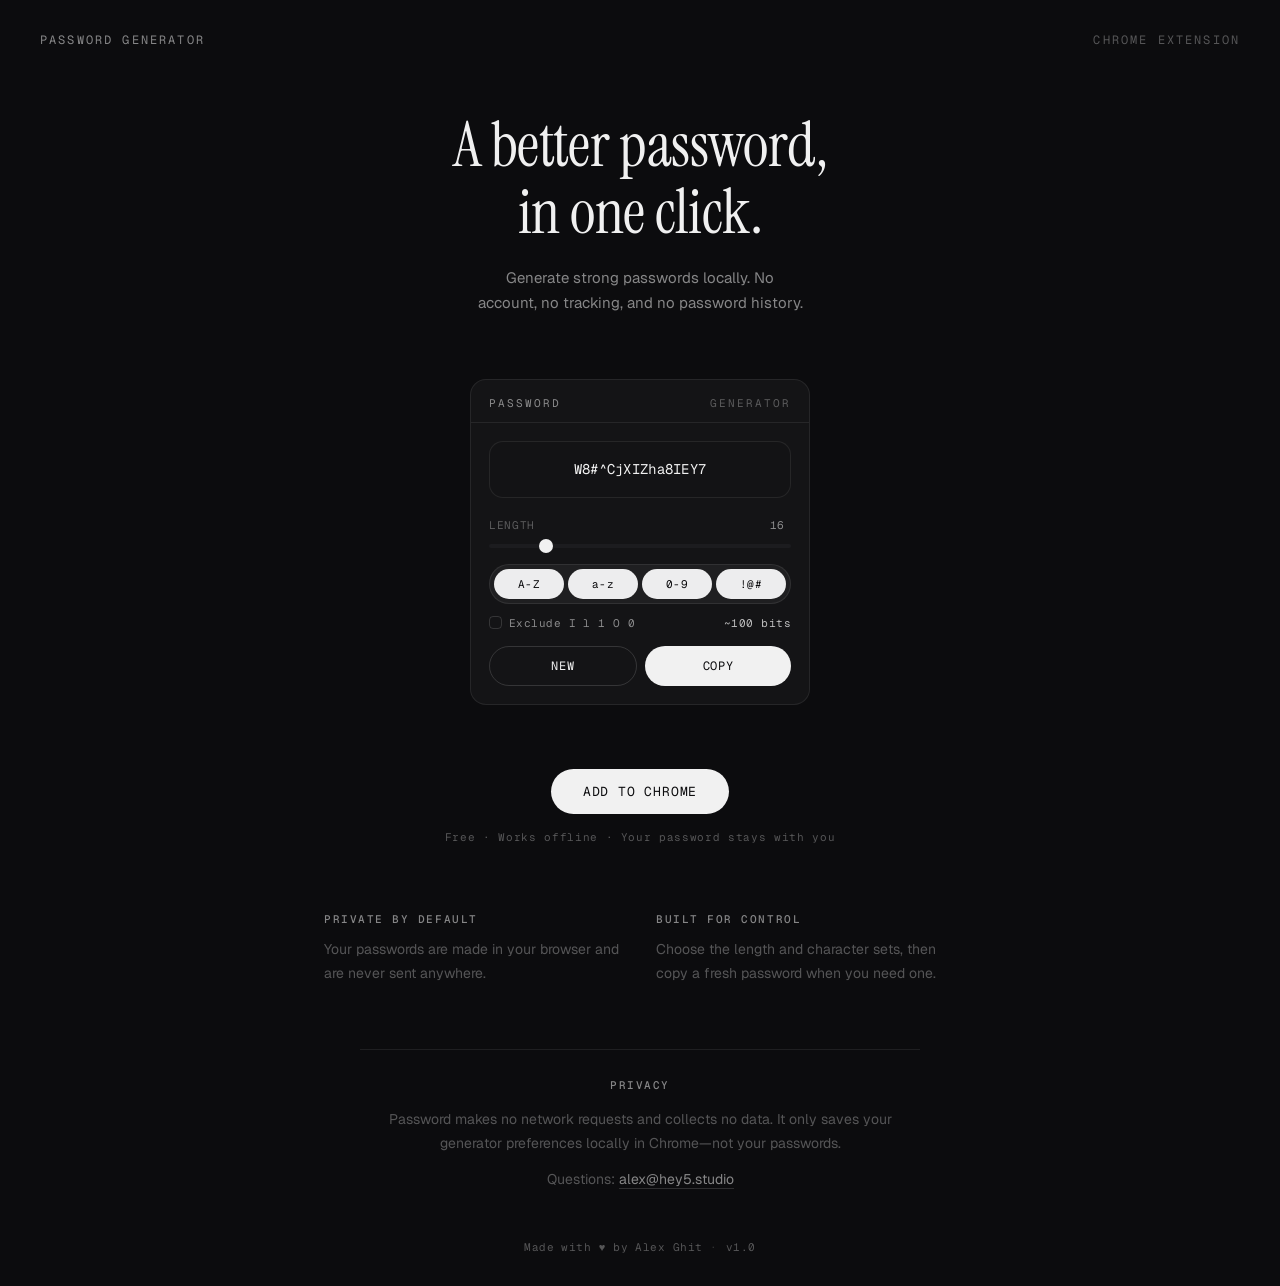
==== index.html @ 9f7e5447 "Add files via upload" ====
<!DOCTYPE html>
<html lang="en">
<head>
  <meta charset="utf-8">
  <meta name="viewport" content="width=device-width, initial-scale=1">
  <title>Password Generator</title>
  <meta name="description" content="A Chrome extension that generates strong passwords. Nothing leaves your machine.">

  <meta property="og:title" content="Password Generator — Chrome extension">
  <meta property="og:description" content="A Chrome extension that generates strong passwords. Nothing leaves your machine.">
  <meta property="og:type" content="website">
  <meta name="twitter:card" content="summary">
  <meta name="theme-color" content="#0c0c0e">
  <link rel="canonical" href="https://passwords.hey5.studio/">
  <meta property="og:url" content="https://passwords.hey5.studio/">
  <meta property="og:image" content="https://passwords.hey5.studio/icon128.png">

  <link rel="icon" type="image/png" sizes="48x48" href="icon48.png">
  <link rel="apple-touch-icon" href="icon128.png">
  <link rel="manifest" href="site.webmanifest">

  <link rel="preconnect" href="https://fonts.googleapis.com">
  <link rel="preconnect" href="https://fonts.gstatic.com" crossorigin>
  <link href="https://fonts.googleapis.com/css2?family=Geist:wght@400;500&family=Geist+Mono:wght@400;500&family=Instrument+Serif&display=swap" rel="stylesheet">

  <link rel="stylesheet" href="base.css">
  <link rel="stylesheet" href="style.css">
</head>
<body>
  <div class="app">

    <header class="topbar">
      <button class="wordmark" id="wordmark" type="button">Password Generator</button>
      <span class="topbar-tag">chrome extension</span>
    </header>

    <main class="stage">

      <section class="hero">
        <h1 class="display">A better password,<br>in one click.</h1>
        <p class="lede">Generate strong passwords locally. No account, no tracking, and no password history.</p>
      </section>

      <section class="demo" aria-label="Live demo">
        <div class="popup">
          <div class="popup-bar">
            <span>Password</span>
            <span class="popup-tag">generator</span>
          </div>

          <div class="popup-body">
            <div class="out">
              <output id="pw" class="pw" aria-live="polite" aria-atomic="true">&nbsp;</output>
            </div>

            <div class="row">
              <label class="lbl" for="lenNum">Length</label>
              <input class="len-num" id="lenNum" type="number" min="6" max="64" value="16" aria-label="Password length">
            </div>
            <input class="range" id="len" type="range" min="6" max="64" value="16" aria-label="Password length slider">

            <div class="segs" role="group" aria-label="Character sets">
              <button type="button" id="tUpper" aria-pressed="true">A-Z</button>
              <button type="button" id="tLower" aria-pressed="true">a-z</button>
              <button type="button" id="tNum" aria-pressed="true">0-9</button>
              <button type="button" id="tSym" aria-pressed="true">!@#</button>
            </div>

            <div class="opts">
              <button class="opt" type="button" id="tAmb" aria-pressed="false">
                <span class="tick" aria-hidden="true"></span>Exclude I l 1 O 0
              </button>
              <span class="ent" id="ent"></span>
            </div>

            <div class="actions">
              <button class="btn-ghost" id="regen" type="button">New</button>
              <button class="btn-primary" id="copy" type="button">Copy</button>
            </div>
          </div>
        </div>

      </section>

      <section class="install" id="install">
        <a class="btn-primary install-btn" href="#" id="install-link">Add to Chrome</a>
        <p class="hint">Free · Works offline · Your password stays with you</p>
      </section>

      <section class="trust" aria-label="Why use Password">
        <div class="note">
          <h2>Private by default</h2>
          <p>Your passwords are made in your browser and are never sent anywhere.</p>
        </div>
        <div class="note">
          <h2>Built for control</h2>
          <p>Choose the length and character sets, then copy a fresh password when you need one.</p>
        </div>
      </section>

      <section class="privacy" id="privacy">
        <h2>Privacy</h2>
        <p>Password makes no network requests and collects no data. It only saves your generator preferences locally in Chrome—not your passwords.</p>
        <p class="privacy-contact">Questions: <a href="mailto:alex@hey5.studio">alex@hey5.studio</a></p>
      </section>

    </main>

    <footer class="footer">
      <span>Made with ♥ by Alex Ghit</span>
      <span class="dot">·</span>
      <span>v1.0</span>
    </footer>

  </div>

  <script src="generator.js"></script>
  <script src="demo.js"></script>
</body>
</html>
---- base.css ----
/* ============================================================
   Alex Ghit — shared design system (base.css)
   Source of truth for tokens, topbar, buttons, toggles, footer.
   Drop this into each tool's repo and link it BEFORE the tool's
   own stylesheet. App-specific CSS overrides only the middle.
   ============================================================ */

:root{
  /* surfaces */
  --bg:#0c0c0e;
  --surface:#141416;
  --surface-2:#1c1c1f;
  --line:rgba(255,255,255,.08);
  --line-strong:rgba(255,255,255,.14);
  --field-bg:#131315;

  /* ink */
  --ink:rgba(255,255,255,.94);
  --muted:rgba(255,255,255,.5);
  --faint:rgba(255,255,255,.3);
  --accent:rgba(255,255,255,.30);

  /* type */
  --sans:'Geist',-apple-system,BlinkMacSystemFont,sans-serif;
  --mono:'Geist Mono',ui-monospace,monospace;
  --serif:'Instrument Serif',Georgia,serif;

  /* motion */
  --ease:cubic-bezier(.22,1,.36,1);
  --t:200ms;

  --radius:14px;
}

*,*::before,*::after{margin:0;padding:0;box-sizing:border-box}
html{height:100%;-webkit-text-size-adjust:100%;text-size-adjust:100%}
body{
  min-height:100vh;
  min-height:100svh;
  background:var(--bg);
  color:var(--ink);
  font-family:var(--sans);
  -webkit-font-smoothing:antialiased;
  -webkit-tap-highlight-color:transparent;
}
::selection{background:var(--accent);color:var(--bg)}
button{touch-action:manipulation;-webkit-tap-highlight-color:transparent}

/* ---------- topbar ---------- */
.topbar{
  display:flex;
  justify-content:space-between;
  align-items:center;
  padding:32px 40px;
  font-family:var(--mono);
  font-size:12px;
  letter-spacing:.18em;
  text-transform:uppercase;
  color:var(--muted);
}
.wordmark{
  font:inherit;
  letter-spacing:inherit;
  text-transform:inherit;
  color:var(--muted);
  background:none;
  border:none;
  padding:0;
  cursor:pointer;
  transition:color var(--t);
}
.wordmark:hover{color:rgba(255,255,255,.85)}
.topbar-tag{color:var(--faint)}

/* ---------- primary button (white pill) ---------- */
.btn-primary{
  cursor:pointer;
  font-family:var(--mono);
  font-size:12px;
  letter-spacing:.06em;
  text-transform:uppercase;
  color:var(--bg);
  background:rgba(255,255,255,.94);
  border:none;
  border-radius:999px;
  padding:11px 20px;
  transition:opacity var(--t),transform 140ms var(--ease),background 140ms;
}
.btn-primary:hover{opacity:.85}
.btn-primary:active{transition:none;transform:scale(.94)}
.btn-primary:disabled{opacity:.35;pointer-events:none}

/* ---------- secondary button (outline pill) ---------- */
.btn-ghost{
  cursor:pointer;
  font-family:var(--mono);
  font-size:12px;
  letter-spacing:.06em;
  text-transform:uppercase;
  color:var(--ink);
  background:transparent;
  border:1px solid var(--line-strong);
  border-radius:999px;
  padding:11px 20px;
  transition:border-color var(--t),background var(--t),transform 140ms var(--ease);
}
.btn-ghost:hover{border-color:rgba(255,255,255,.4)}
.btn-ghost:active{transition:none;transform:scale(.94)}
.btn-ghost:disabled{opacity:.35;pointer-events:none}

/* ---------- segmented toggle ---------- */
.segs{
  display:inline-flex;
  gap:4px;
  background:rgba(255,255,255,.05);
  border:1px solid var(--line);
  border-radius:999px;
  padding:4px;
}
.segs button{
  cursor:pointer;
  font-family:var(--mono);
  font-size:11px;
  letter-spacing:.04em;
  white-space:nowrap;
  border:none;
  border-radius:999px;
  padding:8px 14px;
  background:transparent;
  color:var(--muted);
  transition:background 220ms,color 220ms,transform 140ms var(--ease);
}
.segs button:hover{color:rgba(255,255,255,.85)}
.segs button:active{transition:none;transform:scale(.94)}
.segs button[aria-pressed="true"]{background:rgba(255,255,255,.92);color:var(--bg)}

/* ---------- hint / kbd ---------- */
.hint{
  font-family:var(--mono);
  font-size:11px;
  letter-spacing:.06em;
  color:var(--faint);
}
.hint kbd{
  font-family:var(--mono);
  font-size:inherit;
  padding:2px 6px;
  border-radius:5px;
  border:1px solid var(--line-strong);
  background:rgba(255,255,255,.05);
  color:var(--muted);
}

/* ---------- footer ---------- */
.footer{
  flex-shrink:0;
  display:flex;
  flex-wrap:wrap;
  justify-content:center;
  align-items:center;
  gap:8px;
  padding:28px 24px 32px;
  font-family:var(--mono);
  font-size:11px;
  letter-spacing:.04em;
  color:var(--faint);
  text-align:center;
}
.footer a{
  color:var(--muted);
  text-decoration:none;
  border-bottom:1px solid var(--line-strong);
  transition:color var(--t),border-color var(--t);
}
.footer a:hover{color:rgba(255,255,255,.85);border-bottom-color:rgba(255,255,255,.4)}
.footer .dot{opacity:.5}

/* ---------- focus ---------- */
.btn-primary:focus-visible,
.btn-ghost:focus-visible,
.segs button:focus-visible,
.footer a:focus-visible{
  outline:2px solid var(--accent);
  outline-offset:2px;
}

@media (max-width:600px){
  .topbar{padding:24px 20px;font-size:11px}
  .footer{flex-direction:column;gap:14px;padding:24px 20px 30px;line-height:1.5}
  .footer .dot{display:none}
}

@media (prefers-reduced-motion:reduce){
  *{animation:none !important;transition-duration:.01ms !important}
}
---- style.css ----
/* password — site-specific only */

.app{
  min-height:100svh;
  display:flex;
  flex-direction:column;
}

.stage{
  flex:1;
  width:100%;
  max-width:680px;
  margin:0 auto;
  padding:0 24px;
  display:flex;
  flex-direction:column;
  align-items:center;
  gap:64px;
}

/* ---------- hero ---------- */
.hero{text-align:center;max-width:560px;padding-top:32px}

.display{
  font-family:var(--serif);
  font-weight:400;
  font-size:clamp(38px,7vw,62px);
  line-height:1.08;
  letter-spacing:-.01em;
}

.lede{
  max-width:460px;
  margin-top:20px;
  font-size:15px;
  line-height:1.65;
  color:var(--muted);
  text-wrap:balance;
}

/* ---------- demo popup ---------- */
.demo{display:flex;flex-direction:column;align-items:center;gap:18px}

.popup{
  width:340px;
  background:var(--surface);
  border:1px solid var(--line);
  border-radius:16px;
  overflow:hidden;
}

.popup-bar{
  display:flex;
  justify-content:space-between;
  align-items:center;
  padding:16px 18px 12px;
  font-family:var(--mono);
  font-size:11px;
  letter-spacing:.18em;
  text-transform:uppercase;
  color:var(--muted);
  border-bottom:1px solid var(--line);
}
.popup-tag{color:var(--faint)}

.popup-body{
  padding:18px;
  display:flex;
  flex-direction:column;
  align-items:center;
  gap:16px;
}

.out{
  width:100%;
  background:var(--field-bg);
  border:1px solid var(--line);
  border-radius:var(--radius);
  padding:16px 14px;
}
.pw{
  display:block;
  font-family:var(--mono);
  font-size:14px;
  line-height:1.6;
  letter-spacing:.02em;
  word-break:break-all;
  text-align:center;
  color:var(--ink);
}

.row{
  width:100%;
  display:flex;
  justify-content:space-between;
  align-items:baseline;
  margin-bottom:-8px;
}
.lbl,.len-num{
  font-family:var(--mono);
  font-size:11px;
  letter-spacing:.06em;
  text-transform:uppercase;
}
.lbl{color:var(--faint)}

.len-num{
  width:44px;
  text-align:right;
  color:var(--muted);
  background:transparent;
  border:1px solid transparent;
  border-radius:6px;
  padding:3px 5px;
  transition:border-color var(--t),color var(--t);
}
.len-num:hover{border-color:var(--line)}
.len-num:focus{
  outline:none;
  color:var(--ink);
  border-color:var(--line-strong);
  background:var(--field-bg);
}
.len-num::-webkit-inner-spin-button,
.len-num::-webkit-outer-spin-button{-webkit-appearance:none;margin:0}
.len-num{-moz-appearance:textfield}

.range{
  width:100%;
  height:4px;
  -webkit-appearance:none;
  appearance:none;
  background:var(--surface-2);
  border-radius:999px;
  cursor:pointer;
}
.range::-webkit-slider-thumb{
  -webkit-appearance:none;
  width:14px;height:14px;
  border-radius:50%;
  background:rgba(255,255,255,.94);
  transition:transform 140ms var(--ease);
}
.range::-moz-range-thumb{
  width:14px;height:14px;
  border:none;border-radius:50%;
  background:rgba(255,255,255,.94);
}
.range:active::-webkit-slider-thumb{transform:scale(1.2)}
.range:focus-visible{outline:2px solid var(--accent);outline-offset:4px}

.segs{width:100%;justify-content:space-between}
.segs button{flex:1;padding:8px 0}

.opts{
  width:100%;
  display:flex;
  justify-content:space-between;
  align-items:center;
  gap:10px;
  margin-top:-4px;
}
.opt{
  display:inline-flex;
  align-items:center;
  gap:7px;
  cursor:pointer;
  font-family:var(--mono);
  font-size:11px;
  letter-spacing:.04em;
  color:var(--muted);
  background:none;
  border:none;
  padding:0;
  white-space:nowrap;
  transition:color var(--t);
}
.opt:hover{color:rgba(255,255,255,.85)}
.opt:focus-visible{outline:2px solid var(--accent);outline-offset:3px;border-radius:4px}
.opt[aria-pressed="true"]{color:var(--ink)}

.tick{
  flex:none;
  width:13px;height:13px;
  border:1px solid var(--line-strong);
  border-radius:4px;
  transition:background var(--t),border-color var(--t);
}
.opt[aria-pressed="true"] .tick{
  background:rgba(255,255,255,.92);
  border-color:rgba(255,255,255,.92);
}
.opt[aria-pressed="true"] .tick::after{
  content:"";
  display:block;
  width:3px;height:6px;
  margin:1px auto 0;
  border:solid var(--bg);
  border-width:0 1.5px 1.5px 0;
  transform:rotate(45deg);
}

.ent{
  font-family:var(--mono);
  font-size:11px;
  letter-spacing:.04em;
  color:var(--faint);
  white-space:nowrap;
  transition:color var(--t);
}
.ent[data-level="weak"]{color:rgba(255,255,255,.34)}
.ent[data-level="fair"]{color:var(--faint)}
.ent[data-level="strong"]{color:var(--muted)}
.ent[data-level="very"]{color:rgba(255,255,255,.72)}

.actions{display:flex;gap:8px;width:100%}
.actions button{flex:1}


/* ---------- install ---------- */
.install{
  display:flex;
  flex-direction:column;
  align-items:center;
  gap:16px;
}
.install-btn{
  display:inline-block;
  text-decoration:none;
  padding:14px 32px;
  font-size:13px;
}
.install .hint a{
  color:var(--muted);
  text-decoration:none;
  border-bottom:1px solid var(--line-strong);
  transition:color var(--t),border-color var(--t);
}
.install .hint a:hover{color:rgba(255,255,255,.85);border-bottom-color:rgba(255,255,255,.4)}

/* ---------- trust notes ---------- */
.trust{
  width:100%;
  display:grid;
  grid-template-columns:repeat(2,minmax(0,1fr));
  gap:32px;
  padding-top:4px;
}
.note h2{
  font-family:var(--mono);
  font-size:11px;
  font-weight:500;
  letter-spacing:.14em;
  text-transform:uppercase;
  color:var(--muted);
  margin-bottom:12px;
}
.note p{
  font-size:14px;
  line-height:1.7;
  color:var(--faint);
}
/* ---------- privacy ---------- */
.privacy{
  width:100%;
  max-width:560px;
  padding:28px 0 8px;
  border-top:1px solid var(--line);
  text-align:center;
}
.privacy h2{
  font-family:var(--mono);
  font-size:11px;
  font-weight:500;
  letter-spacing:.14em;
  text-transform:uppercase;
  color:var(--muted);
  margin-bottom:16px;
}
.privacy p{
  font-size:14px;
  line-height:1.7;
  color:var(--faint);
  margin-bottom:12px;
}
.privacy-contact a{
  color:var(--muted);
  text-decoration:none;
  border-bottom:1px solid var(--line-strong);
  transition:color var(--t),border-color var(--t);
}
.privacy-contact a:hover{color:rgba(255,255,255,.85);border-bottom-color:rgba(255,255,255,.4)}

@media (max-width:600px){
  .stage{gap:52px;padding:0 20px}
  .hero{padding-top:16px}
  .popup{width:100%;max-width:340px}
  .trust{grid-template-columns:1fr;gap:28px;text-align:center}
}

@media (max-width:380px){
  .topbar{gap:12px;padding-inline:16px}
  .topbar-tag{display:none}
  .stage{padding-inline:16px}
  .popup-body{padding:16px}
}
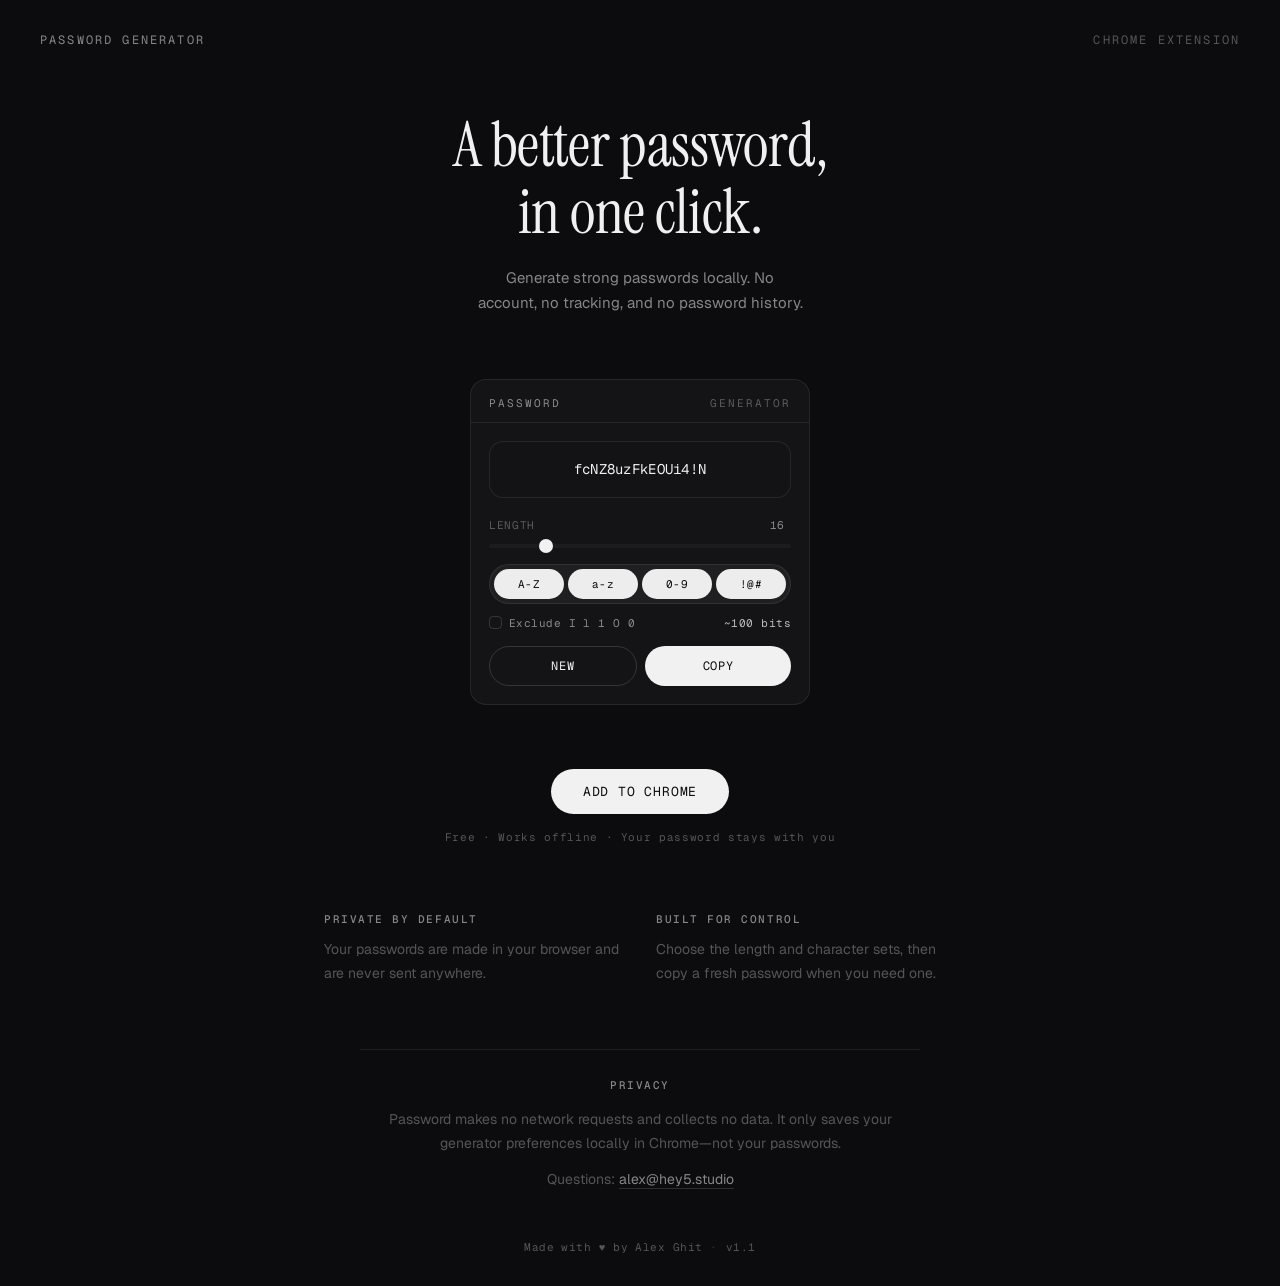
==== commit 2830d076: "Add files via upload" ====
--- a/index.html
+++ b/index.html
@@ -15,16 +15,509 @@
   <meta property="og:url" content="https://passwords.hey5.studio/">
   <meta property="og:image" content="https://passwords.hey5.studio/icon128.png">
 
-  <link rel="icon" type="image/png" sizes="48x48" href="icon48.png">
-  <link rel="apple-touch-icon" href="icon128.png">
-  <link rel="manifest" href="site.webmanifest">
+  <link rel="icon" type="image/svg+xml" href="data:image/svg+xml,%3Csvg%20xmlns%3D%22http%3A%2F%2Fwww.w3.org%2F2000%2Fsvg%22%20viewBox%3D%220%200%20100%20100%22%3E%3Crect%20width%3D%22100%22%20height%3D%22100%22%20rx%3D%2222%22%20fill%3D%22%230c0c0e%22%2F%3E%3Cpath%20d%3D%22M71.95%2083.17%20C76.66%2080.73%2077.34%2078.36%2077.34%2064.45%20C77.34%2049.77%2076.64%2047.47%2071.39%2044.92%20L68.17%2043.36%20L67.82%2036.33%20C67.18%2023.35%2061.23%2016.85%2050.00%2016.85%20C38.70%2016.86%2032.79%2023.36%2032.18%2036.48%20C31.85%2043.57%2031.82%2043.67%2029.71%2044.14%20C28.53%2044.40%2026.55%2045.67%2025.31%2046.96%20L23.05%2049.32%20L22.80%2062.88%20C22.53%2078.07%2023.00%2080.06%2027.58%2082.84%20C29.88%2084.25%2031.62%2084.37%2049.84%2084.37%20C66.16%2084.37%2070.02%2084.16%2071.95%2083.17%20Z%20M48.10%2072.99%20C47.39%2072.27%2046.88%2070.43%2046.88%2068.56%20C46.88%2066.67%2046.34%2064.77%2045.57%2063.92%20C42.42%2060.43%2045.22%2054.43%2050.00%2054.43%20C54.78%2054.43%2057.58%2060.43%2054.43%2063.92%20C53.66%2064.77%2053.12%2066.67%2053.12%2068.56%20C53.12%2071.55%2051.65%2074.22%2050.00%2074.22%20C49.63%2074.22%2048.78%2073.67%2048.10%2072.99%20Z%20M39.85%2037.70%20C39.85%2033.07%2040.21%2031.05%2041.37%2029.14%20C44.29%2024.36%2050.48%2022.85%2055.24%2025.75%20C58.93%2028.00%2060.16%2031.01%2060.16%2037.85%20L60.16%2043.75%20L50.00%2043.75%20L39.84%2043.75%20L39.85%2037.70%20Z%22%20fill%3D%22%23f4f4f6%22%2F%3E%3C%2Fsvg%3E">
 
   <link rel="preconnect" href="https://fonts.googleapis.com">
   <link rel="preconnect" href="https://fonts.gstatic.com" crossorigin>
   <link href="https://fonts.googleapis.com/css2?family=Geist:wght@400;500&family=Geist+Mono:wght@400;500&family=Instrument+Serif&display=swap" rel="stylesheet">
 
-  <link rel="stylesheet" href="base.css">
-  <link rel="stylesheet" href="style.css">
+  <style>
+:root{
+  /* surfaces */
+  --bg:#0c0c0e;
+  --surface:#141416;
+  --surface-2:#1c1c1f;
+  --line:rgba(255,255,255,.08);
+  --line-strong:rgba(255,255,255,.14);
+  --field-bg:#131315;
+
+  /* ink */
+  --ink:rgba(255,255,255,.94);
+  --muted:rgba(255,255,255,.5);
+  --faint:rgba(255,255,255,.3);
+  --accent:rgba(255,255,255,.30);
+
+  /* type */
+  --sans:'Geist',-apple-system,BlinkMacSystemFont,sans-serif;
+  --mono:'Geist Mono',ui-monospace,monospace;
+  --serif:'Instrument Serif',Georgia,serif;
+
+  /* motion */
+  --ease:cubic-bezier(.22,1,.36,1);
+  --t:200ms;
+
+  --radius:14px;
+}
+
+*,*::before,*::after{margin:0;padding:0;box-sizing:border-box}
+html{height:100%;-webkit-text-size-adjust:100%;text-size-adjust:100%}
+body{
+  min-height:100vh;
+  min-height:100svh;
+  background:var(--bg);
+  color:var(--ink);
+  font-family:var(--sans);
+  -webkit-font-smoothing:antialiased;
+  -webkit-tap-highlight-color:transparent;
+}
+::selection{background:var(--accent);color:var(--bg)}
+button{touch-action:manipulation;-webkit-tap-highlight-color:transparent}
+
+/* ---------- topbar ---------- */
+.topbar{
+  display:flex;
+  justify-content:space-between;
+  align-items:center;
+  padding:32px 40px;
+  font-family:var(--mono);
+  font-size:12px;
+  letter-spacing:.18em;
+  text-transform:uppercase;
+  color:var(--muted);
+}
+.wordmark{
+  font:inherit;
+  letter-spacing:inherit;
+  text-transform:inherit;
+  color:var(--muted);
+  background:none;
+  border:none;
+  padding:0;
+  cursor:pointer;
+  transition:color var(--t);
+}
+.wordmark:hover{color:rgba(255,255,255,.85)}
+.topbar-tag{color:var(--faint)}
+
+/* ---------- primary button (white pill) ---------- */
+.btn-primary{
+  cursor:pointer;
+  font-family:var(--mono);
+  font-size:12px;
+  letter-spacing:.06em;
+  text-transform:uppercase;
+  color:var(--bg);
+  background:rgba(255,255,255,.94);
+  border:none;
+  border-radius:999px;
+  padding:11px 20px;
+  transition:opacity var(--t),transform 140ms var(--ease),background 140ms;
+}
+.btn-primary:hover{opacity:.85}
+.btn-primary:active{transition:none;transform:scale(.94)}
+.btn-primary:disabled{opacity:.35;pointer-events:none}
+
+/* ---------- secondary button (outline pill) ---------- */
+.btn-ghost{
+  cursor:pointer;
+  font-family:var(--mono);
+  font-size:12px;
+  letter-spacing:.06em;
+  text-transform:uppercase;
+  color:var(--ink);
+  background:transparent;
+  border:1px solid var(--line-strong);
+  border-radius:999px;
+  padding:11px 20px;
+  transition:border-color var(--t),background var(--t),transform 140ms var(--ease);
+}
+.btn-ghost:hover{border-color:rgba(255,255,255,.4)}
+.btn-ghost:active{transition:none;transform:scale(.94)}
+.btn-ghost:disabled{opacity:.35;pointer-events:none}
+
+/* ---------- segmented toggle ---------- */
+.segs{
+  display:inline-flex;
+  gap:4px;
+  background:rgba(255,255,255,.05);
+  border:1px solid var(--line);
+  border-radius:999px;
+  padding:4px;
+}
+.segs button{
+  cursor:pointer;
+  font-family:var(--mono);
+  font-size:11px;
+  letter-spacing:.04em;
+  white-space:nowrap;
+  border:none;
+  border-radius:999px;
+  padding:8px 14px;
+  background:transparent;
+  color:var(--muted);
+  transition:background 220ms,color 220ms,transform 140ms var(--ease);
+}
+.segs button:hover{color:rgba(255,255,255,.85)}
+.segs button:active{transition:none;transform:scale(.94)}
+.segs button[aria-pressed="true"]{background:rgba(255,255,255,.92);color:var(--bg)}
+
+/* ---------- hint / kbd ---------- */
+.hint{
+  font-family:var(--mono);
+  font-size:11px;
+  letter-spacing:.06em;
+  color:var(--faint);
+}
+.hint kbd{
+  font-family:var(--mono);
+  font-size:inherit;
+  padding:2px 6px;
+  border-radius:5px;
+  border:1px solid var(--line-strong);
+  background:rgba(255,255,255,.05);
+  color:var(--muted);
+}
+
+/* ---------- footer ---------- */
+.footer{
+  flex-shrink:0;
+  display:flex;
+  flex-wrap:wrap;
+  justify-content:center;
+  align-items:center;
+  gap:8px;
+  padding:28px 24px 32px;
+  font-family:var(--mono);
+  font-size:11px;
+  letter-spacing:.04em;
+  color:var(--faint);
+  text-align:center;
+}
+.footer a{
+  color:var(--muted);
+  text-decoration:none;
+  border-bottom:1px solid var(--line-strong);
+  transition:color var(--t),border-color var(--t);
+}
+.footer a:hover{color:rgba(255,255,255,.85);border-bottom-color:rgba(255,255,255,.4)}
+.footer .dot{opacity:.5}
+
+/* ---------- focus ---------- */
+.btn-primary:focus-visible,
+.btn-ghost:focus-visible,
+.segs button:focus-visible,
+.footer a:focus-visible{
+  outline:2px solid var(--accent);
+  outline-offset:2px;
+}
+
+@media (max-width:600px){
+  .topbar{padding:24px 20px;font-size:11px}
+  .footer{flex-direction:column;gap:14px;padding:24px 20px 30px;line-height:1.5}
+  .footer .dot{display:none}
+}
+
+@media (prefers-reduced-motion:reduce){
+  *{animation:none !important;transition-duration:.01ms !important}
+}
+
+/* password — site-specific only */
+
+.app{
+  min-height:100svh;
+  display:flex;
+  flex-direction:column;
+}
+
+.stage{
+  flex:1;
+  width:100%;
+  max-width:680px;
+  margin:0 auto;
+  padding:0 24px;
+  display:flex;
+  flex-direction:column;
+  align-items:center;
+  gap:64px;
+}
+
+/* ---------- hero ---------- */
+.hero{text-align:center;max-width:560px;padding-top:32px}
+
+.display{
+  font-family:var(--serif);
+  font-weight:400;
+  font-size:clamp(38px,7vw,62px);
+  line-height:1.08;
+  letter-spacing:-.01em;
+}
+
+.lede{
+  max-width:460px;
+  margin-top:20px;
+  font-size:15px;
+  line-height:1.65;
+  color:var(--muted);
+  text-wrap:balance;
+}
+
+/* ---------- demo popup ---------- */
+.demo{display:flex;flex-direction:column;align-items:center;gap:18px}
+
+.popup{
+  width:340px;
+  background:var(--surface);
+  border:1px solid var(--line);
+  border-radius:16px;
+  overflow:hidden;
+}
+
+.popup-bar{
+  display:flex;
+  justify-content:space-between;
+  align-items:center;
+  padding:16px 18px 12px;
+  font-family:var(--mono);
+  font-size:11px;
+  letter-spacing:.18em;
+  text-transform:uppercase;
+  color:var(--muted);
+  border-bottom:1px solid var(--line);
+}
+.popup-tag{color:var(--faint)}
+
+.popup-body{
+  padding:18px;
+  display:flex;
+  flex-direction:column;
+  align-items:center;
+  gap:16px;
+}
+
+.out{
+  width:100%;
+  background:var(--field-bg);
+  border:1px solid var(--line);
+  border-radius:var(--radius);
+  padding:16px 14px;
+}
+.pw{
+  display:block;
+  font-family:var(--mono);
+  font-size:14px;
+  line-height:1.6;
+  letter-spacing:.02em;
+  word-break:break-all;
+  text-align:center;
+  color:var(--ink);
+}
+
+.row{
+  width:100%;
+  display:flex;
+  justify-content:space-between;
+  align-items:baseline;
+  margin-bottom:-8px;
+}
+.lbl,.len-num{
+  font-family:var(--mono);
+  font-size:11px;
+  letter-spacing:.06em;
+  text-transform:uppercase;
+}
+.lbl{color:var(--faint)}
+
+.len-num{
+  width:44px;
+  text-align:right;
+  color:var(--muted);
+  background:transparent;
+  border:1px solid transparent;
+  border-radius:6px;
+  padding:3px 5px;
+  transition:border-color var(--t),color var(--t);
+}
+.len-num:hover{border-color:var(--line)}
+.len-num:focus{
+  outline:none;
+  color:var(--ink);
+  border-color:var(--line-strong);
+  background:var(--field-bg);
+}
+.len-num::-webkit-inner-spin-button,
+.len-num::-webkit-outer-spin-button{-webkit-appearance:none;margin:0}
+.len-num{-moz-appearance:textfield}
+
+.range{
+  width:100%;
+  height:4px;
+  -webkit-appearance:none;
+  appearance:none;
+  background:var(--surface-2);
+  border-radius:999px;
+  cursor:pointer;
+}
+.range::-webkit-slider-thumb{
+  -webkit-appearance:none;
+  width:14px;height:14px;
+  border-radius:50%;
+  background:rgba(255,255,255,.94);
+  transition:transform 140ms var(--ease);
+}
+.range::-moz-range-thumb{
+  width:14px;height:14px;
+  border:none;border-radius:50%;
+  background:rgba(255,255,255,.94);
+}
+.range:active::-webkit-slider-thumb{transform:scale(1.2)}
+.range:focus-visible{outline:2px solid var(--accent);outline-offset:4px}
+
+.segs{width:100%;justify-content:space-between}
+.segs button{flex:1;padding:8px 0}
+
+.opts{
+  width:100%;
+  display:flex;
+  justify-content:space-between;
+  align-items:center;
+  gap:10px;
+  margin-top:-4px;
+}
+.opt{
+  display:inline-flex;
+  align-items:center;
+  gap:7px;
+  cursor:pointer;
+  font-family:var(--mono);
+  font-size:11px;
+  letter-spacing:.04em;
+  color:var(--muted);
+  background:none;
+  border:none;
+  padding:0;
+  white-space:nowrap;
+  transition:color var(--t);
+}
+.opt:hover{color:rgba(255,255,255,.85)}
+.opt:focus-visible{outline:2px solid var(--accent);outline-offset:3px;border-radius:4px}
+.opt[aria-pressed="true"]{color:var(--ink)}
+
+.tick{
+  flex:none;
+  width:13px;height:13px;
+  border:1px solid var(--line-strong);
+  border-radius:4px;
+  transition:background var(--t),border-color var(--t);
+}
+.opt[aria-pressed="true"] .tick{
+  background:rgba(255,255,255,.92);
+  border-color:rgba(255,255,255,.92);
+}
+.opt[aria-pressed="true"] .tick::after{
+  content:"";
+  display:block;
+  width:3px;height:6px;
+  margin:1px auto 0;
+  border:solid var(--bg);
+  border-width:0 1.5px 1.5px 0;
+  transform:rotate(45deg);
+}
+
+.ent{
+  font-family:var(--mono);
+  font-size:11px;
+  letter-spacing:.04em;
+  color:var(--faint);
+  white-space:nowrap;
+  transition:color var(--t);
+}
+.ent[data-level="weak"]{color:rgba(255,255,255,.34)}
+.ent[data-level="fair"]{color:var(--faint)}
+.ent[data-level="strong"]{color:var(--muted)}
+.ent[data-level="very"]{color:rgba(255,255,255,.72)}
+
+.actions{display:flex;gap:8px;width:100%}
+.actions button{flex:1}
+
+
+/* ---------- install ---------- */
+.install{
+  display:flex;
+  flex-direction:column;
+  align-items:center;
+  gap:16px;
+}
+.install-btn{
+  display:inline-block;
+  text-decoration:none;
+  padding:14px 32px;
+  font-size:13px;
+}
+.install .hint a{
+  color:var(--muted);
+  text-decoration:none;
+  border-bottom:1px solid var(--line-strong);
+  transition:color var(--t),border-color var(--t);
+}
+.install .hint a:hover{color:rgba(255,255,255,.85);border-bottom-color:rgba(255,255,255,.4)}
+
+/* ---------- trust notes ---------- */
+.trust{
+  width:100%;
+  display:grid;
+  grid-template-columns:repeat(2,minmax(0,1fr));
+  gap:32px;
+  padding-top:4px;
+}
+.note h2{
+  font-family:var(--mono);
+  font-size:11px;
+  font-weight:500;
+  letter-spacing:.14em;
+  text-transform:uppercase;
+  color:var(--muted);
+  margin-bottom:12px;
+}
+.note p{
+  font-size:14px;
+  line-height:1.7;
+  color:var(--faint);
+}
+/* ---------- privacy ---------- */
+.privacy{
+  width:100%;
+  max-width:560px;
+  padding:28px 0 8px;
+  border-top:1px solid var(--line);
+  text-align:center;
+}
+.privacy h2{
+  font-family:var(--mono);
+  font-size:11px;
+  font-weight:500;
+  letter-spacing:.14em;
+  text-transform:uppercase;
+  color:var(--muted);
+  margin-bottom:16px;
+}
+.privacy p{
+  font-size:14px;
+  line-height:1.7;
+  color:var(--faint);
+  margin-bottom:12px;
+}
+.privacy-contact a{
+  color:var(--muted);
+  text-decoration:none;
+  border-bottom:1px solid var(--line-strong);
+  transition:color var(--t),border-color var(--t);
+}
+.privacy-contact a:hover{color:rgba(255,255,255,.85);border-bottom-color:rgba(255,255,255,.4)}
+
+@media (max-width:600px){
+  .stage{gap:52px;padding:0 20px}
+  .hero{padding-top:16px}
+  .popup{width:100%;max-width:340px}
+  .trust{grid-template-columns:1fr;gap:28px;text-align:center}
+}
+
+@media (max-width:380px){
+  .topbar{gap:12px;padding-inline:16px}
+  .topbar-tag{display:none}
+  .stage{padding-inline:16px}
+  .popup-body{padding:16px}
+}
+  </style>
 </head>
 <body>
   <div class="app">
@@ -83,7 +576,7 @@
       </section>
 
       <section class="install" id="install">
-        <a class="btn-primary install-btn" href="#" id="install-link">Add to Chrome</a>
+        <a class="btn-primary install-btn" href="https://chromewebstore.google.com/detail/password-generator/ooiofcecgpidfaeigfannfcdgocjnehm" id="install-link" target="_blank" rel="noopener">Add to Chrome</a>
         <p class="hint">Free · Works offline · Your password stays with you</p>
       </section>
 
@@ -109,12 +602,161 @@
     <footer class="footer">
       <span>Made with ♥ by Alex Ghit</span>
       <span class="dot">·</span>
-      <span>v1.0</span>
+      <span>v1.1</span>
     </footer>
 
   </div>
 
-  <script src="generator.js"></script>
-  <script src="demo.js"></script>
+  <script>
+const SETS = {
+  tUpper: 'ABCDEFGHIJKLMNOPQRSTUVWXYZ',
+  tLower: 'abcdefghijklmnopqrstuvwxyz',
+  tNum:   '0123456789',
+  tSym:   '!@#$%^&*-_=+?'
+};
+
+const AMBIGUOUS = 'Il1O0';
+
+// unbiased pick via rejection sampling
+function pick(str){
+  const max = Math.floor(256 / str.length) * str.length;
+  const buf = new Uint8Array(1);
+  let v;
+  do { crypto.getRandomValues(buf); v = buf[0]; } while (v >= max);
+  return str[v % str.length];
+}
+
+function setChars(id, noAmbiguous){
+  const s = SETS[id];
+  if (!noAmbiguous) return s;
+  return [...s].filter(c => !AMBIGUOUS.includes(c)).join('');
+}
+
+function makePassword(len, setIds, noAmbiguous){
+  // filter first — otherwise the one-per-set guarantee could force an excluded char
+  const sets = setIds.map(id => setChars(id, noAmbiguous)).filter(s => s.length);
+  if (!sets.length) return '';
+  const pool = sets.join('');
+  let chars = sets.map(s => pick(s)).slice(0, len);
+  while (chars.length < len) chars.push(pick(pool));
+  for (let i = chars.length - 1; i > 0; i--){
+    const j = crypto.getRandomValues(new Uint32Array(1))[0] % (i + 1);
+    [chars[i], chars[j]] = [chars[j], chars[i]];
+  }
+  return chars.join('');
+}
+
+const pwEl = document.getElementById('pw');
+const lenEl = document.getElementById('len');
+const lenNum = document.getElementById('lenNum');
+const ambEl = document.getElementById('tAmb');
+const entEl = document.getElementById('ent');
+const copyBtn = document.getElementById('copy');
+const MIN = 6, MAX = 64;
+const toggles = Object.keys(SETS).map(id => document.getElementById(id));
+
+const on = b => b.getAttribute('aria-pressed') === 'true';
+
+function generate(){
+  const active = toggles.filter(on);
+  if (!active.length){ pwEl.textContent = '—'; entEl.textContent = ''; return; }
+  const noAmb = on(ambEl);
+  pwEl.textContent = makePassword(+lenEl.value, active.map(b => b.id), noAmb);
+  showEntropy(active, noAmb);
+}
+
+function showEntropy(active, noAmb){
+  const pool = active.map(b => setChars(b.id, noAmb)).join('').length;
+  const bits = Math.round(+lenEl.value * Math.log2(pool));
+  entEl.textContent = '~' + bits + ' bits';
+  entEl.dataset.level = level(bits);
+}
+
+function level(b){
+  if (b < 45) return 'weak';
+  if (b < 65) return 'fair';
+  if (b < 90) return 'strong';
+  return 'very';
+}
+
+
+lenEl.addEventListener('input', () => {
+  lenNum.value = lenEl.value;
+  generate();
+});
+
+lenNum.addEventListener('input', () => {
+  const v = +lenNum.value;
+  if (!Number.isInteger(v) || v < MIN || v > MAX) return;
+  lenEl.value = v;
+  generate();
+});
+
+lenNum.addEventListener('blur', () => {
+  let v = Math.round(+lenNum.value);
+  if (!Number.isFinite(v)) v = +lenEl.value;
+  v = Math.min(MAX, Math.max(MIN, v));
+  lenNum.value = v;
+  lenEl.value = v;
+  generate();
+});
+
+lenNum.addEventListener('keydown', e => {
+  if (e.key === 'Enter') lenNum.blur();
+});
+
+toggles.forEach(b => b.addEventListener('click', () => {
+  if (on(b) && toggles.filter(on).length === 1) return;
+  b.setAttribute('aria-pressed', on(b) ? 'false' : 'true');
+  generate();
+}));
+
+ambEl.addEventListener('click', () => {
+  ambEl.setAttribute('aria-pressed', on(ambEl) ? 'false' : 'true');
+  generate();
+});
+
+document.getElementById('regen').addEventListener('click', generate);
+
+document.getElementById('wordmark').addEventListener('click', () => {
+  lenEl.value = 16;
+  lenNum.value = 16;
+  toggles.forEach(b => b.setAttribute('aria-pressed', 'true'));
+  ambEl.setAttribute('aria-pressed', 'false');
+  generate();
+});
+
+// execCommand fallback — works where the async API is blocked (sandboxed iframes)
+function legacyCopy(text){
+  const ta = document.createElement('textarea');
+  ta.value = text;
+  ta.setAttribute('readonly', '');
+  ta.style.cssText = 'position:fixed;top:-100px;opacity:0';
+  document.body.appendChild(ta);
+  ta.select();
+  let ok = false;
+  try { ok = document.execCommand('copy'); } catch (e) {}
+  ta.remove();
+  return ok;
+}
+
+copyBtn.addEventListener('click', async () => {
+  const text = pwEl.textContent;
+  if (!text || text === '—') return;
+
+  let ok = false;
+  try {
+    await navigator.clipboard.writeText(text);
+    ok = true;
+  } catch (e) {
+    ok = legacyCopy(text);
+  }
+
+  copyBtn.textContent = ok ? 'Copied' : 'Failed';
+  setTimeout(() => { copyBtn.textContent = 'Copy'; }, 1400);
+});
+
+generate();
+  </script>
 </body>
 </html>
